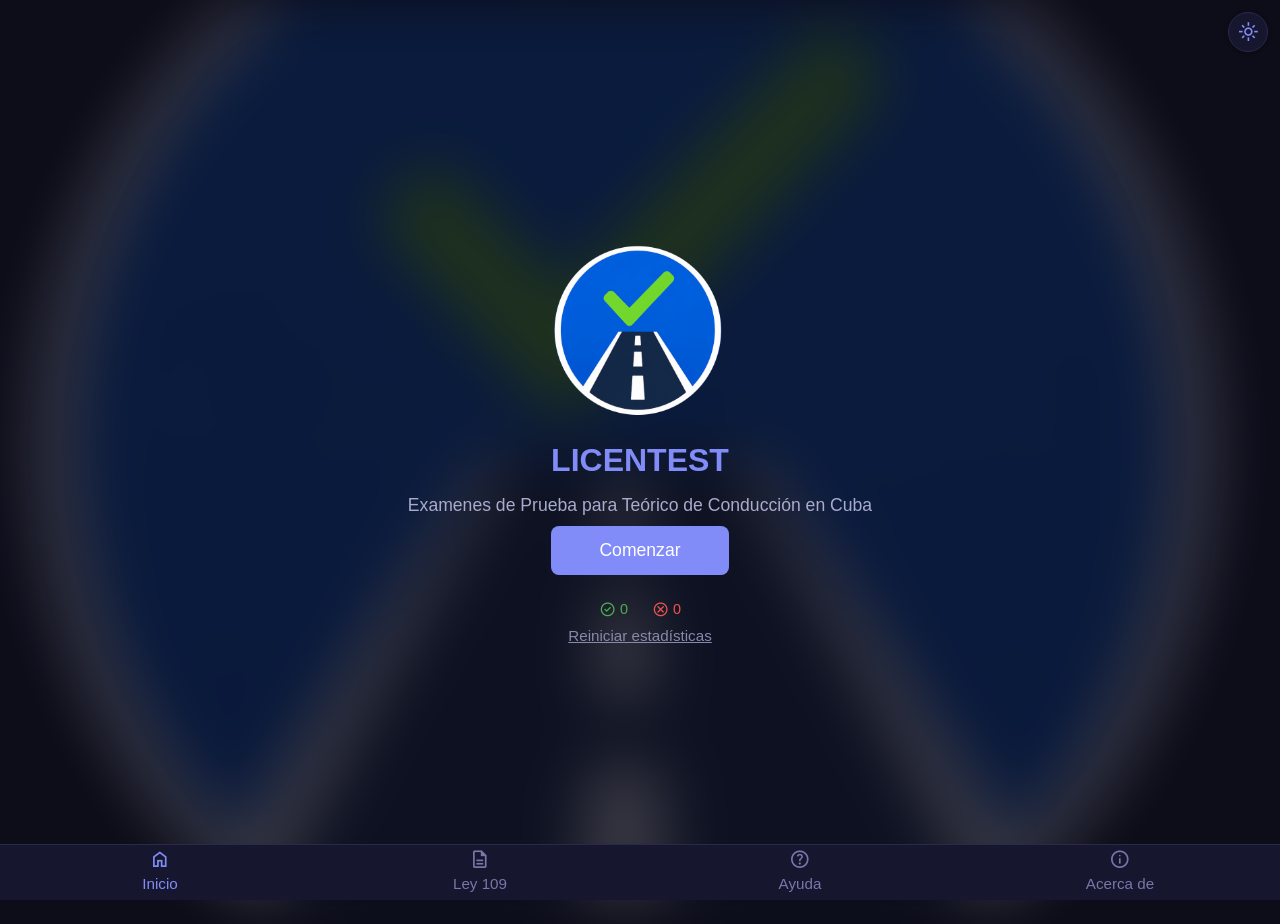
==== index.html @ 387826b6 "para google search" ====
<!DOCTYPE html>
<html lang="es">
<head>
  <meta charset="UTF-8">
  <meta name="viewport" content="width=device-width, initial-scale=1.0">
  <meta name="google-site-verification" content="cf0CyZOC_LQ8NhSDMxRCQ6HP8izYKVsbSvxFKbY1ceE" />
  <title>LICENTEST — Examen Teórico de Conducción · Ley 109 Cuba</title>

  <meta name="description" content="Prepárate para el examen teórico de conducción en Cuba con LICENTEST. 546 preguntas basadas en la Ley 109 · Código de Seguridad Vial. Simulacros aleatorios, retroalimentación detallada y estadísticas.">
  <meta name="keywords" content="licencia de conducción cuba, examen teórico conducción,examenes teóricos conducción, ley 109, código de seguridad vial cuba, test de tránsito cuba, preguntas de tránsito cuba, licentest">
  <meta name="author" content="INTENAVE">
  <meta name="robots" content="index, follow">
  <meta name="language" content="es">

  <!-- Open Graph -->
  <meta property="og:type" content="website">
  <meta property="og:url" content="https://licentest-cuba.vercel.app">
  <meta property="og:title" content="LICENTEST — Examen Teórico de Conducción · Ley 109 Cuba">
  <meta property="og:description" content="546 preguntas basadas en la Ley 109 · Código de Seguridad Vial. Simulacros aleatorios con retroalimentación detallada.">
  <meta property="og:image" content="https://licentest-cuba.vercel.app/licentest.png">

  <!-- Twitter Card -->
  <meta name="twitter:card" content="summary">
  <meta name="twitter:title" content="LICENTEST — Examen Teórico de Conducción · Ley 109 Cuba">
  <meta name="twitter:description" content="546 preguntas basadas en la Ley 109 · Código de Seguridad Vial. Simulacros aleatorios con retroalimentación detallada.">
  <meta name="twitter:image" content="https://licentest-cuba.vercel.app/licentest.png">

  <!-- PWA / iOS -->
  <meta name="theme-color" content="#1a3a6b">
  <meta name="apple-mobile-web-app-capable" content="yes">
  <meta name="apple-mobile-web-app-status-bar-style" content="default">
  <meta name="apple-mobile-web-app-title" content="LICENTEST">

  <link rel="icon" type="image/png" href="licentest.png">
  <link rel="canonical" href="https://licentest-cuba.vercel.app">
  <link href="https://fonts.googleapis.com/css2?family=Material+Symbols+Outlined" rel="stylesheet">
  <link rel="stylesheet" href="style.css">
</head>
<body>
  <div class="container">

    <!-- HOME -->
    <div id="screen-home">
      <div class="hero">
        <img src="licentest.png" alt="LICENTEST" style="width:180px;height:180px;margin-bottom:8px;">
        <h1>LICENTEST</h1>
        <p class="sub">Examenes de Prueba para Teórico de Conducción en Cuba</p>

        <button class="btn" onclick="startExam()">Comenzar</button>
        <div class="stats" id="stats-display">
          <span class="ok"><span class="material-symbols-outlined">check_circle</span> 0</span> <span class="ko"><span class="material-symbols-outlined">cancel</span> 0</span>
        </div>
        <button class="stats-reset" onclick="resetStats()">Reiniciar estadísticas</button>
      </div>
    </div>

    <!-- EXAM -->
    <div id="screen-exam" style="display:none">
      <div class="exam-sticky">
        <div class="exam-header">
          <span class="title">Examen Teórico</span>
          <div class="right">
            <button class="btn-danger" onclick="closeExam()"><span class="material-symbols-outlined">close</span> Cerrar</button>
          </div>
        </div>
        <div class="progress-wrap">
          <div class="progress-bar-bg"><div class="progress-bar" id="progress-bar"></div></div>
          <div class="progress-text" id="progress-text">0/20</div>
        </div>
        <div id="exam-dots"></div>
      </div>
      <div id="exam-content"></div>
      <div class="exam-footer">
        <button class="btn-sm" id="prev-btn" onclick="prevPage()"><span class="material-symbols-outlined">chevron_left</span> Anterior</button>
        <span class="page-info" id="page-info">Página 1/4</span>
        <button class="btn-sm" id="next-btn" onclick="nextPage()">Siguiente <span class="material-symbols-outlined">chevron_right</span></button>
        <button class="btn btn-eval" id="eval-btn" onclick="evaluar()" style="display:none">Evaluar</button>
      </div>
    </div>

    <!-- RESULTS -->
    <div id="screen-results" style="display:none">
      <div class="result-box">
        <div class="label">Resultado</div>
        <div class="score" id="result-score">0/100</div>
        <div id="result-pass" class="pass">APROBADO</div>
        <div class="result-stats" id="result-stats"></div>
        <div class="sub">PARA RETROALIMENTACION</div>
        <div class="sub">Se muestran las respuestas correctas e incorrectas y sin responder</div>
      </div>
      <div id="result-details"></div>
      <div style="text-align:center;padding:24px 0">
        <button class="btn" onclick="newExam()">Nuevo Examen</button>
      </div>
    </div>

    <!-- MODAL HELP -->
    <div id="modal-help" onclick="if(event.target===this)closeHelp()">
      <div class="modal-box">
        <h2 style="font-size:1.3rem;margin-bottom:12px;">¿Cómo funciona?</h2>
        <p style="margin-bottom:12px;">Son preguntas aleatorias de un banco de más de 500 preguntas basadas en la Ley 109.</p>
        <p style="margin-bottom:12px;">Cada examen son 20 preguntas. Cada pregunta vale 5 puntos. Aprobado &ge; 70.</p>
        <p style="margin-bottom:20px;">Buena suerte.</p>
        <button class="btn" onclick="closeHelp()">Cerrar</button>
      </div>
    </div>

    <!-- MODAL CLOSE -->
    <div id="modal-close">
      <div class="modal-box">
        <p>¿Estás seguro?<br>Se perderán tus respuestas y la puntuación actual.</p>
        <div class="btns">
          <button class="btn btn-eval" onclick="confirmClose(true)">Salir</button>
          <button class="btn btn-sm" onclick="confirmClose(false)">Seguir</button>
        </div>
      </div>
    </div>

    <!-- MODAL ABOUT -->
    <div id="modal-about" onclick="if(event.target===this)closeAbout()">
      <div class="modal-box">
        <img src="licentest.png" alt="LICENTEST" style="width:80px;height:80px;margin-bottom:8px;">
        <h2 style="font-size:1.3rem;margin-bottom:4px;">LICENTEST</h2>
        <p style="font-size:0.85rem;color:var(--text-muted);margin-bottom:16px;">Basado en la Ley 109 · Código de Seguridad Vial</p>
        <hr style="border:none;border-top:1px solid var(--border);margin-bottom:16px;">
        <p style="font-weight:700;margin-bottom:4px;">INTENAVE</p>
        <p style="margin-bottom:16px;">
          <a href="mailto:yamir.herblay@gmail.com" style="color:var(--primary);text-decoration:none;">yamir.herblay@gmail.com</a>
        </p>
        <p style="font-size:0.75rem;color:var(--text-muted);margin-bottom:20px;">Versión 1.0</p>
        <button class="btn" onclick="closeAbout()">Cerrar</button>
      </div>
    </div>

  </div>

  <!-- THEME TOGGLE -->
  <button class="theme-toggle" id="theme-btn" onclick="toggleTheme()"><span class="material-symbols-outlined">dark_mode</span></button>

  <!-- TAB BAR -->
  <div id="tab-bar">
    <div class="tab active" data-screen="home" onclick="show('home')">
      <span class="tab-icon"><span class="material-symbols-outlined">home</span></span>
      <span class="tab-label">Inicio</span>
    </div>
    <div class="tab" id="tab-ley" onclick="downloadLey()">
      <span class="tab-icon"><span class="material-symbols-outlined">description</span></span>
      <span class="tab-label">Ley 109</span>
    </div>
    <div class="tab" onclick="openHelp()">
      <span class="tab-icon"><span class="material-symbols-outlined">help</span></span>
      <span class="tab-label">Ayuda</span>
    </div>
    <div class="tab" id="tab-info" onclick="openAbout()">
      <span class="tab-icon"><span class="material-symbols-outlined">info</span></span>
      <span class="tab-label">Acerca de</span>
    </div>
  </div>

  <script src="preguntas.js"></script>
  <script src="preguntas_combo.js"></script>
  <script src="app.js"></script>
</body>
</html>
---- style.css ----
:root {
  --bg: #c9d1da;
  --card: #bbd6fa;
  --text: #1a2332;
  --text-muted: #051a35;
  --text-soft: #4a5568;
  --text-dim: #051a35;
  --primary: #1a3a6b;
  --primary-light: #e2eaf8;
  --primary-hover: #234a8a;
  --primary-text: #1a3a6b;
  --border: #d6dfe8;
  --success: #2e7d32;
  --success-bg: #e8f5e9;
  --danger: #c62828;
  --danger-bg: #ffebee;
  --shadow: rgba(0,0,0,0.06);
  --btn-sm-bg: #d6dfe8;
  --btn-sm-text: #1a2332;
  --btn-sm-hover: #c0ccd9;
  --modal-overlay: rgba(0,0,0,0.35);
  --badge-bg: #e2eaf8;
}

[data-theme="dark"] {
  --bg: #0d0d1a;
  --card: #16162e;
  --text: #e0e0e0;
  --text-muted: #8888aa;
  --text-soft: #aaaacc;
  --text-dim: #7777aa;
  --primary: #818cf8;
  --primary-light: #1e1e4a;
  --primary-hover: #6366f1;
  --primary-text: #a5b4fc;
  --border: #2a2a4a;
  --success: #4caf50;
  --success-bg: #1a3a1a;
  --danger: #ef5350;
  --danger-bg: #3a1a1a;
  --shadow: rgba(0,0,0,0.3);
  --btn-sm-bg: #2a2a4a;
  --btn-sm-text: #ccccee;
  --btn-sm-hover: #3a3a5e;
  --modal-overlay: rgba(0,0,0,0.7);
  --badge-bg: #1e1e4a;
}

* { margin: 0; padding: 0; box-sizing: border-box; }

.material-symbols-outlined {
  vertical-align: middle;
  line-height: 1;
  font-size: 1.2em;
}
body {
  font-family: -apple-system, BlinkMacSystemFont, 'Segoe UI', Roboto, sans-serif;
  background: var(--bg);
  color: var(--text);
  line-height: 1.5;
  min-height: 100vh;
  transition: background .25s, color .25s;
}
body::before {
  content: '';
  position: fixed;
  inset: 0;
  background: url('licentest.png') center/cover no-repeat;
  filter: blur(30px);
  opacity: 0.5;
  z-index: -1;
  pointer-events: none;
}
[data-theme="dark"] body::before {
  opacity: 0.18;
}
.container {
  max-width: 720px;
  margin: 0 auto;
  padding: 60px 20px 20px;
}

/* Tab bar */
#tab-bar {
  position: fixed;
  bottom: 0;
  left: 0;
  right: 0;
  display: flex;
  height: 56px;
  background: var(--card);
  border-top: 1px solid var(--border);
  z-index: 50;
  padding-bottom: env(safe-area-inset-bottom, 0);
  transition: background .25s, border-color .25s;
}
.tab {
  flex: 1;
  display: flex;
  flex-direction: column;
  align-items: center;
  justify-content: center;
  cursor: pointer;
  color: var(--text-dim);
  transition: color .2s;
  user-select: none;
  -webkit-tap-highlight-color: transparent;
}
.tab:hover { color: var(--text); }
.tab.active { color: var(--primary); }
.tab-icon { font-size: 1.25rem; line-height: 1; display: flex; }
.tab-icon .material-symbols-outlined { font-size: 1.35rem; }
.tab-label { font-size: 0.95rem; margin-top: 2px; }
#tab-bar.hidden { display: none; }

/* Space for tab-bar on home / results */
#screen-home, #screen-results {
  padding-bottom: calc(56px + env(safe-area-inset-bottom, 0) + 20px);
}

/* Modals */
#modal-about, #modal-close, #modal-help {
  display: none;
  position: fixed;
  inset: 0;
  background: var(--modal-overlay);
  align-items: center;
  justify-content: center;
  z-index: 200;
}
#modal-about.visible, #modal-close.visible, #modal-help.visible { display: flex; }
#modal-about .modal-box h2 { margin-bottom: 4px; }

/* Home */
#screen-home {
  display: flex;
  flex-direction: column;
  justify-content: center;
  min-height: calc(100vh - 56px - env(safe-area-inset-bottom, 0));
}
.hero { text-align: center; padding: 20px; }
.hero h1 { font-size: 2rem; color: var(--primary); margin-bottom: 8px; }
.hero .sub { font-size: 1.1rem; color: var(--text-soft); margin-bottom: 8px; }
.hero .desc { font-size: 1rem; color: var(--text-muted); margin-bottom: 28px; }
.hero .badge {
  display: inline-block;
  background: var(--badge-bg);
  color: var(--primary-text);
  padding: 4px 14px;
  border-radius: 20px;
  font-size: 0.8rem;
  margin-bottom: 16px;
}
.btn {
  display: inline-block;
  background: var(--primary);
  color: #fff;
  border: none;
  padding: 14px 48px;
  border-radius: 8px;
  font-size: 1.1rem;
  cursor: pointer;
  transition: background .2s;
}
.btn:hover { background: var(--primary-hover); }
.btn-sm {
  padding: 8px 20px;
  font-size: 0.9rem;
  background: var(--btn-sm-bg);
  color: var(--btn-sm-text);
  border: none;
  border-radius: 8px;
  cursor: pointer;
  transition: background .15s;
}
.btn-sm:hover { background: var(--btn-sm-hover); }
.btn-eval {
  background: var(--success);
}
.btn-eval:hover { background: #388e3c; }
.btn-danger {
  background: transparent;
  color: var(--danger);
  border: 1px solid var(--danger);
  padding: 6px 16px;
  margin: 10px;
  border-radius: 6px;
  font-size: 0.85rem;
  cursor: pointer;
}
.btn-danger:hover { background: var(--danger-bg); }

/* Toggle theme */
#theme-btn {
  position: fixed;
  top: 12px;
  right: 12px;
  z-index: 60;
  background: var(--card);
  border: 1px solid var(--border);
  border-radius: 50%;
  width: 40px;
  height: 40px;
  display: flex;
  align-items: center;
  justify-content: center;
  cursor: pointer;
  font-size: 1.1rem;
  box-shadow: 0 1px 4px var(--shadow);
  transition: background .25s, box-shadow .25s;
}
#theme-btn:hover { background: var(--badge-bg); }
#theme-btn .material-symbols-outlined {
  color: var(--primary);
  font-size: 1.3rem;
}

/* Stats */
.stats {
  display: flex;
  justify-content: center;
  gap: 24px;
  margin-top: 24px;
  font-size: 0.9rem;
  color: var(--text-soft);
}
.stats span { display: inline-flex; align-items: center; gap: 4px; }
.stats .ok { color: var(--success); }
.stats .ko { color: var(--danger); }
.stats-reset {
  background: none;
  border: none;
  color: var(--text-muted);
  font-size: 0.95rem;
  cursor: pointer;
  text-decoration: underline;
  margin-top: 6px;
}
.stats-reset:hover { color: var(--danger); }

/* Exam header */
.exam-header {
  display: flex;
  align-items: center;
  justify-content: space-between;
  padding: 16px 0;
  border-bottom: 1px solid var(--border);
  margin-bottom: 16px;
}
.exam-header .title {
  font-size: 0.95rem;
  color: var(--text-soft);
  margin: 10px;
}
.exam-header .right {
  display: flex;
  align-items: center;
  gap: 10px;
}

/* Progress */
.progress-wrap { margin: 24px; }
.progress-bar-bg {
  height: 6px;
  background: var(--border);
  border-radius: 3px;
  overflow: hidden;
}
.progress-bar {
  height: 100%;
  background: var(--primary);
  border-radius: 3px;
  transition: width .3s;
  width: 0%;
}
.progress-text {
  font-size: 0.8rem;
  color: var(--text-muted);
  margin: 10px;
}

/* Sticky exam header */
.exam-sticky {
  position: sticky;
  top: 0;
  z-index: 10;
  background: var(--bg);
  padding: 12px 0 4px;
  transition: background .25s;
}

/* Progress dots */
#exam-dots {
  display: flex;
  gap: 5px;
  justify-content: center;
  padding: 6px 0 12px;
  flex-wrap: wrap;
}
.dot {
  width: 24px;
  height: 24px;
  border-radius: 50%;
  background: var(--border);
  color: yellowgreen;
  font-size: 0.8rem;
  font-weight: 700;
  display: flex;
  align-items: center;
  justify-content: center;
  transition: background .25s, color .25s;
}
.dot.done {
  background: var(--primary);
  color: #fff;
}

/* Questions */
.question {
  background: var(--card);
  border-radius: 10px;
  padding: 20px;
  margin-bottom: 16px;
  box-shadow: 0 1px 3px var(--shadow);
  transition: background .25s, box-shadow .25s;
}
.q-num {
  font-weight: 600;
  font-size: 1rem;
  margin-bottom: 16px;
  color: var(--text);
}
.option {
  display: block;
  padding: 14px 16px;
  margin-bottom: 8px;
  border-radius: 8px;
  cursor: pointer;
  transition: background .15s;
  border: 1px solid var(--border);
}
.option:hover { background: var(--badge-bg); }
.option.selected {
  background: var(--primary-light);
  border-color: var(--primary);
}
.option input {
  position: absolute;
  opacity: 0;
  pointer-events: none;
}
.opt-letter {
  font-weight: 600;
  color: var(--primary);
  margin-right: 6px;
}

/* Exam footer */
.exam-footer {
  display: flex;
  align-items: center;
  justify-content: space-between;
  padding: 20px 0;
  border-top: 1px solid var(--border);
  margin-top: 8px;
}
.exam-footer .page-info {
  font-size: 0.9rem;
  color: var(--text-dim);
}

/* Results */
.result-box { text-align: center; padding: 40px 20px; }
.result-box .score { font-size: 3rem; font-weight: 700; margin-bottom: 4px; }
.result-box .pass { color: var(--success); }
.result-box .fail { color: var(--danger); }
.result-box .label { font-size: 1.2rem; font-weight: 600; margin-bottom: 8px; }
.result-box .sub { font-size: 0.9rem; color: var(--text-muted); margin-bottom: 8px; }
.result-stats {
  font-size: 0.9rem;
  color: var(--text-soft);
  margin-bottom: 24px;
  display: flex;
  justify-content: center;
  gap: 20px;
}
.result-stats .ok { color: var(--success); }
.result-stats .ko { color: var(--danger); }

.result-row {
  background: var(--card);
  border-radius: 8px;
  padding: 14px 16px;
  margin-bottom: 10px;
  border-left: 4px solid var(--border);
  box-shadow: 0 1px 2px var(--shadow);
  transition: background .25s, box-shadow .25s;
}
.result-row.ok {
  border-left-color: var(--success);
  background: rgba(40, 167, 69, 0.05);
}
.result-row.err { border-left-color: var(--danger); }
.result-row.none { border-left-color: var(--text-muted); }
.r-h { font-weight: 600; font-size: 0.95rem; margin-bottom: 6px; }
.r-num { color: var(--text-muted); margin-right: 4px; }
.r-label { font-size: 0.85rem; color: var(--text-muted); }
.r-correct, .r-your { font-size: 0.9rem; margin-top: 2px; }

.modal-box {
  background: var(--card);
  border-radius: 12px;
  padding: 28px 32px;
  max-width: 380px;
  text-align: center;
}
.modal-box p { margin-bottom: 20px; font-size: 1rem; }
.modal-box .btns { display: flex; gap: 12px; justify-content: center; }
.modal-box .btns .btn { padding: 10px 28px; font-size: 0.95rem; }

.hidden { display: none !important; }
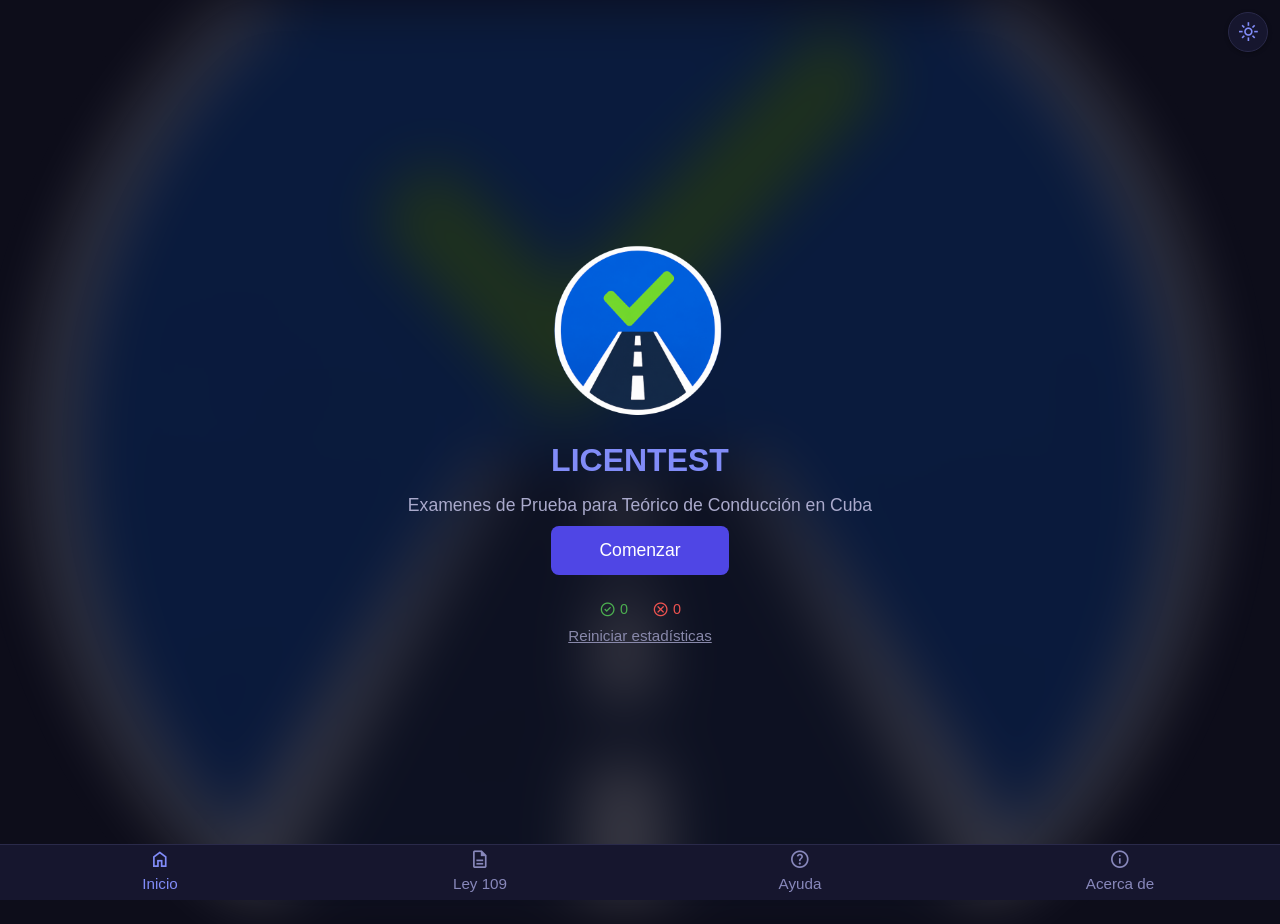
==== commit f17fc5dd: "pwa configuration" ====
--- a/index.html
+++ b/index.html
@@ -33,6 +33,7 @@
 
   <link rel="icon" type="image/png" href="licentest.png">
   <link rel="canonical" href="https://licentest-cuba.vercel.app">
+  <link rel="manifest" href="manifest.json">
   <link href="https://fonts.googleapis.com/css2?family=Material+Symbols+Outlined" rel="stylesheet">
   <link rel="stylesheet" href="style.css">
 </head>
@@ -51,6 +52,9 @@
           <span class="ok"><span class="material-symbols-outlined">check_circle</span> 0</span> <span class="ko"><span class="material-symbols-outlined">cancel</span> 0</span>
         </div>
         <button class="stats-reset" onclick="resetStats()">Reiniciar estadísticas</button>
+        <button class="install-btn hidden" id="install-btn" onclick="installApp()">
+          <span class="material-symbols-outlined">download</span> Usar sin internet
+        </button>
       </div>
     </div>
 
@@ -102,6 +106,18 @@
         <p style="margin-bottom:12px;">Cada examen son 20 preguntas. Cada pregunta vale 5 puntos. Aprobado &ge; 70.</p>
         <p style="margin-bottom:20px;">Buena suerte.</p>
         <button class="btn" onclick="closeHelp()">Cerrar</button>
+      </div>
+    </div>
+
+    <!-- MODAL INSTALL iOS -->
+    <div id="modal-install" onclick="if(event.target===this)closeInstallModal()">
+      <div class="modal-box">
+        <h2 style="font-size:1.3rem;margin-bottom:12px;">Usar sin internet</h2>
+        <p style="margin-bottom:8px;">Para guardar LICENTEST en tu dispositivo y usarlo sin conexión:</p>
+        <p style="margin-bottom:6px;text-align:left;">1. Toca Compartir <span class="material-symbols-outlined" style="font-size:1.2rem;">ios_share</span></p>
+        <p style="margin-bottom:6px;text-align:left;">2. Desplázate y toca <strong>Agregar a Pantalla de Inicio</strong></p>
+        <p style="margin-bottom:20px;text-align:left;">3. Confirma</p>
+        <button class="btn" onclick="closeInstallModal()">Entendido</button>
       </div>
     </div>
 
--- a/style.css
+++ b/style.css
@@ -28,7 +28,7 @@
   --text: #e0e0e0;
   --text-muted: #8888aa;
   --text-soft: #aaaacc;
-  --text-dim: #7777aa;
+  --text-dim: #8888bb;
   --primary: #818cf8;
   --primary-light: #1e1e4a;
   --primary-hover: #6366f1;
@@ -119,7 +119,7 @@
 }
 
 /* Modals */
-#modal-about, #modal-close, #modal-help {
+#modal-about, #modal-close, #modal-help, #modal-install {
   display: none;
   position: fixed;
   inset: 0;
@@ -128,7 +128,7 @@
   justify-content: center;
   z-index: 200;
 }
-#modal-about.visible, #modal-close.visible, #modal-help.visible { display: flex; }
+#modal-about.visible, #modal-close.visible, #modal-help.visible, #modal-install.visible { display: flex; }
 #modal-about .modal-box h2 { margin-bottom: 4px; }
 
 /* Home */
@@ -163,6 +163,8 @@
   transition: background .2s;
 }
 .btn:hover { background: var(--primary-hover); }
+[data-theme="dark"] .btn { background: #4f46e5; }
+[data-theme="dark"] .btn:hover { background: #4338ca; }
 .btn-sm {
   padding: 8px 20px;
   font-size: 0.9rem;
@@ -238,6 +240,22 @@
 }
 .stats-reset:hover { color: var(--danger); }
 
+.install-btn {
+  display: inline-flex;
+  align-items: center;
+  gap: 6px;
+  margin-top: 16px;
+  padding: 10px 24px;
+  border-radius: 8px;
+  border: 1px solid var(--primary);
+  background: transparent;
+  color: var(--primary);
+  font-size: 0.95rem;
+  cursor: pointer;
+  transition: background .2s;
+}
+.install-btn:hover { background: var(--primary-light); }
+
 /* Exam header */
 .exam-header {
   display: flex;
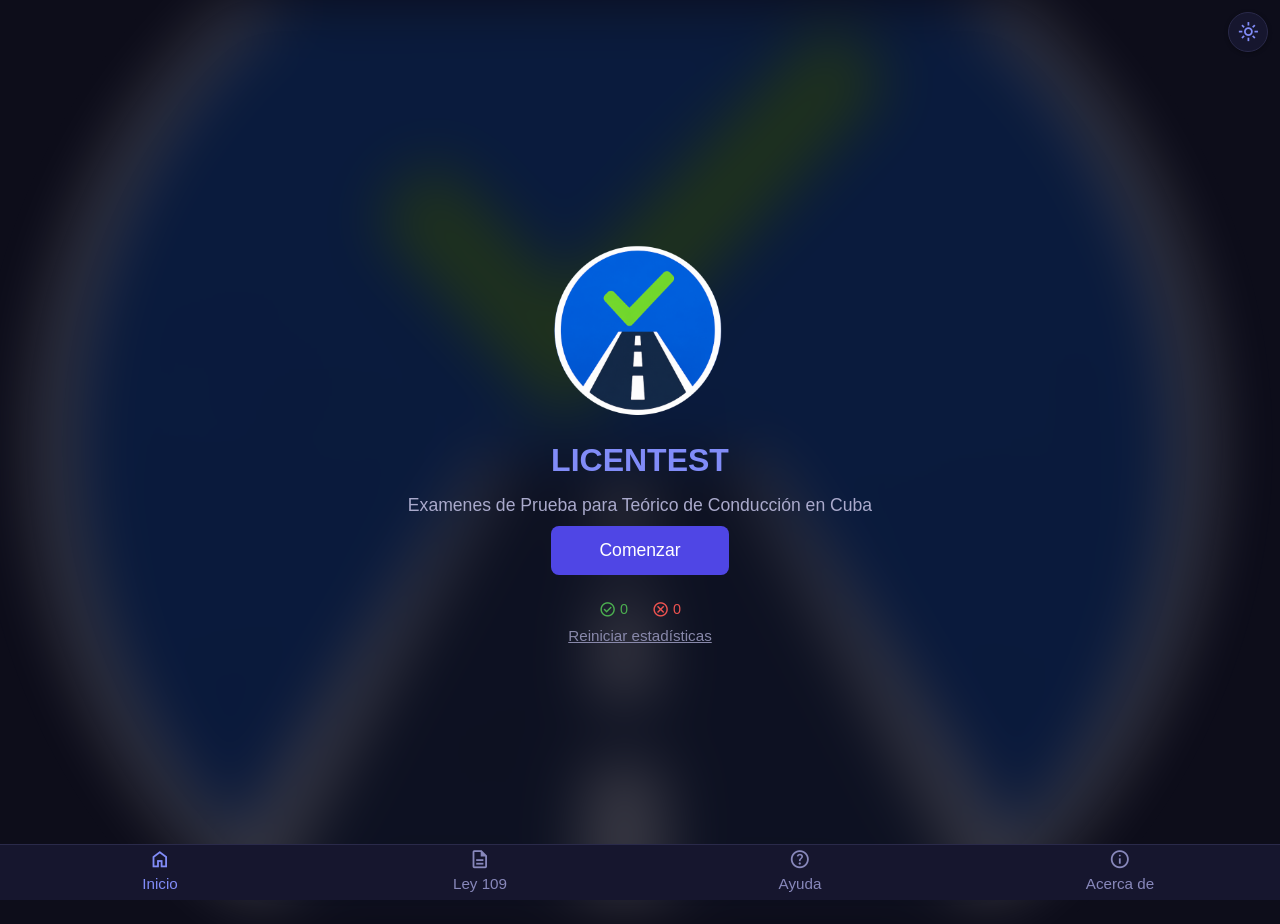
==== commit f7765f9e: "New Question" ====
--- a/index.html
+++ b/index.html
@@ -34,7 +34,7 @@
   <link rel="icon" type="image/png" href="licentest.png">
   <link rel="canonical" href="https://licentest-cuba.vercel.app">
   <link rel="manifest" href="manifest.json">
-  <link href="https://fonts.googleapis.com/css2?family=Material+Symbols+Outlined" rel="stylesheet">
+  <link rel="stylesheet" href="style.css">
   <link rel="stylesheet" href="style.css">
 </head>
 <body>
--- a/style.css
+++ b/style.css
@@ -1,3 +1,27 @@
+@font-face {
+  font-family: 'Material Symbols Outlined';
+  font-style: normal;
+  font-weight: 400;
+  src: url('material-symbols.woff2') format('woff2');
+  font-display: block;
+}
+.material-symbols-outlined {
+  font-family: 'Material Symbols Outlined';
+  font-weight: normal;
+  font-style: normal;
+  line-height: 1;
+  letter-spacing: normal;
+  text-transform: none;
+  vertical-align: middle;
+  display: inline-block;
+  white-space: nowrap;
+  word-wrap: normal;
+  direction: ltr;
+  -webkit-font-feature-settings: 'liga';
+  -webkit-font-smoothing: antialiased;
+  font-size: 1.2em;
+}
+
 :root {
   --bg: #c9d1da;
   --card: #bbd6fa;
@@ -48,11 +72,6 @@
 
 * { margin: 0; padding: 0; box-sizing: border-box; }
 
-.material-symbols-outlined {
-  vertical-align: middle;
-  line-height: 1;
-  font-size: 1.2em;
-}
 body {
   font-family: -apple-system, BlinkMacSystemFont, 'Segoe UI', Roboto, sans-serif;
   background: var(--bg);
--- a/style.css
+++ b/style.css
@@ -1,3 +1,27 @@
+@font-face {
+  font-family: 'Material Symbols Outlined';
+  font-style: normal;
+  font-weight: 400;
+  src: url('material-symbols.woff2') format('woff2');
+  font-display: block;
+}
+.material-symbols-outlined {
+  font-family: 'Material Symbols Outlined';
+  font-weight: normal;
+  font-style: normal;
+  line-height: 1;
+  letter-spacing: normal;
+  text-transform: none;
+  vertical-align: middle;
+  display: inline-block;
+  white-space: nowrap;
+  word-wrap: normal;
+  direction: ltr;
+  -webkit-font-feature-settings: 'liga';
+  -webkit-font-smoothing: antialiased;
+  font-size: 1.2em;
+}
+
 :root {
   --bg: #c9d1da;
   --card: #bbd6fa;
@@ -48,11 +72,6 @@
 
 * { margin: 0; padding: 0; box-sizing: border-box; }
 
-.material-symbols-outlined {
-  vertical-align: middle;
-  line-height: 1;
-  font-size: 1.2em;
-}
 body {
   font-family: -apple-system, BlinkMacSystemFont, 'Segoe UI', Roboto, sans-serif;
   background: var(--bg);
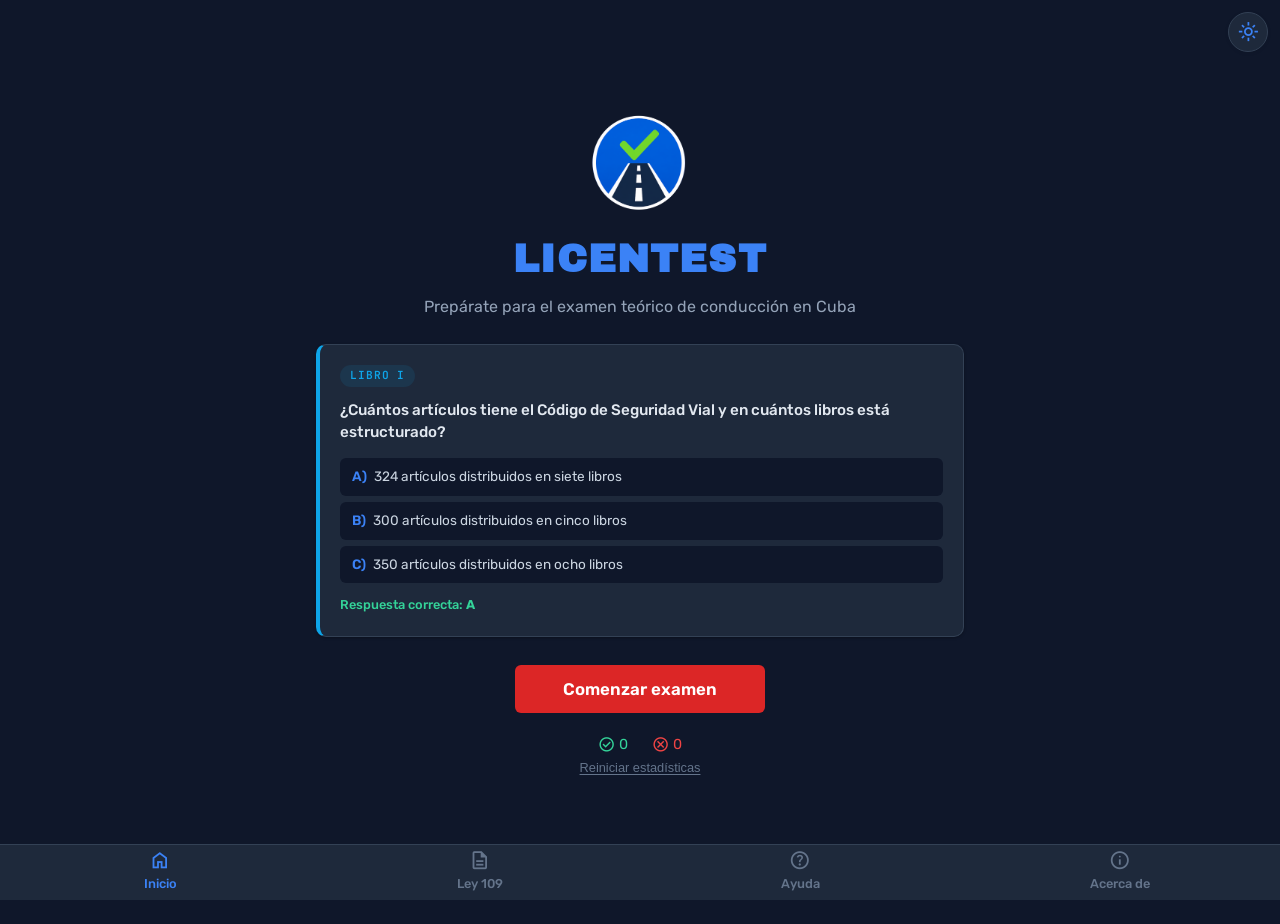
==== commit 67d61fd4: "Skills frontend design make change." ====
--- a/index.html
+++ b/index.html
@@ -26,7 +26,7 @@
   <meta name="twitter:image" content="https://licentest-cuba.vercel.app/licentest.png">
 
   <!-- PWA / iOS -->
-  <meta name="theme-color" content="#1a3a6b">
+  <meta name="theme-color" content="#0b1d3a">
   <meta name="apple-mobile-web-app-capable" content="yes">
   <meta name="apple-mobile-web-app-status-bar-style" content="default">
   <meta name="apple-mobile-web-app-title" content="LICENTEST">
@@ -34,7 +34,9 @@
   <link rel="icon" type="image/png" href="licentest.png">
   <link rel="canonical" href="https://licentest-cuba.vercel.app">
   <link rel="manifest" href="manifest.json">
-  <link rel="stylesheet" href="style.css">
+  <link rel="preconnect" href="https://fonts.googleapis.com">
+  <link rel="preconnect" href="https://fonts.gstatic.com" crossorigin>
+  <link href="https://fonts.googleapis.com/css2?family=Archivo+Black&family=Rubik:wght@300..900&family=JetBrains+Mono:wght@400..700&display=swap" rel="stylesheet">
   <link rel="stylesheet" href="style.css">
 </head>
 <body>
@@ -43,15 +45,32 @@
     <!-- HOME -->
     <div id="screen-home">
       <div class="hero">
-        <img src="licentest.png" alt="LICENTEST" style="width:180px;height:180px;margin-bottom:8px;">
+        <img src="licentest.png" alt="LICENTEST" class="hero-logo" width="100" height="100">
         <h1>LICENTEST</h1>
-        <p class="sub">Examenes de Prueba para Teórico de Conducción en Cuba</p>
+        <p class="hero-sub">Prepárate para el examen teórico de conducción en Cuba</p>
 
-        <button class="btn" onclick="startExam()">Comenzar</button>
-        <div class="stats" id="stats-display">
-          <span class="ok"><span class="material-symbols-outlined">check_circle</span> 0</span> <span class="ko"><span class="material-symbols-outlined">cancel</span> 0</span>
+        <div class="preview-card">
+          <div class="preview-head">
+            <span class="book-badge">Libro I</span>
+          </div>
+          <p class="preview-text">¿Cuántos artículos tiene el Código de Seguridad Vial y en cuántos libros está estructurado?</p>
+          <div class="preview-options">
+            <div class="preview-opt"><span class="opt-letter">A)</span> 324 artículos distribuidos en siete libros</div>
+            <div class="preview-opt"><span class="opt-letter">B)</span> 300 artículos distribuidos en cinco libros</div>
+            <div class="preview-opt"><span class="opt-letter">C)</span> 350 artículos distribuidos en ocho libros</div>
+          </div>
+          <div class="preview-correct">Respuesta correcta: <strong>A</strong></div>
         </div>
-        <button class="stats-reset" onclick="resetStats()">Reiniciar estadísticas</button>
+
+        <button class="btn btn-start" onclick="startExam()">Comenzar examen</button>
+
+        <div class="stats-wrap">
+          <div class="stats" id="stats-display">
+            <span class="ok"><span class="material-symbols-outlined">check_circle</span> 0</span> <span class="ko"><span class="material-symbols-outlined">cancel</span> 0</span>
+          </div>
+          <button class="stats-reset" onclick="resetStats()">Reiniciar estadísticas</button>
+        </div>
+
         <button class="install-btn hidden" id="install-btn" onclick="installApp()">
           <span class="material-symbols-outlined">download</span> Usar sin internet
         </button>
@@ -89,8 +108,8 @@
         <div class="score" id="result-score">0/100</div>
         <div id="result-pass" class="pass">APROBADO</div>
         <div class="result-stats" id="result-stats"></div>
-        <div class="sub">PARA RETROALIMENTACION</div>
-        <div class="sub">Se muestran las respuestas correctas e incorrectas y sin responder</div>
+        <div class="sub">Revisa tus respuestas</div>
+        <div class="sub">Cada pregunta muestra la opción correcta y la que elegiste</div>
       </div>
       <div id="result-details"></div>
       <div style="text-align:center;padding:24px 0">
@@ -101,10 +120,10 @@
     <!-- MODAL HELP -->
     <div id="modal-help" onclick="if(event.target===this)closeHelp()">
       <div class="modal-box">
-        <h2 style="font-size:1.3rem;margin-bottom:12px;">¿Cómo funciona?</h2>
-        <p style="margin-bottom:12px;">Son preguntas aleatorias de un banco de más de 500 preguntas basadas en la Ley 109.</p>
-        <p style="margin-bottom:12px;">Cada examen son 20 preguntas. Cada pregunta vale 5 puntos. Aprobado &ge; 70.</p>
-        <p style="margin-bottom:20px;">Buena suerte.</p>
+        <h2>¿Cómo funciona?</h2>
+        <p>El banco tiene 546 preguntas basadas en los 7 libros de la Ley 109. Cada examen genera 20 preguntas al azar.</p>
+        <p>Cada pregunta vale 5 puntos. Para aprobar necesitas 70.</p>
+        <p>Ve a tu ritmo. No hay límite de tiempo.</p>
         <button class="btn" onclick="closeHelp()">Cerrar</button>
       </div>
     </div>
--- a/style.css
+++ b/style.css
@@ -23,80 +23,125 @@
 }
 
 :root {
-  --bg: #c9d1da;
-  --card: #bbd6fa;
-  --text: #1a2332;
-  --text-muted: #051a35;
-  --text-soft: #4a5568;
-  --text-dim: #051a35;
-  --primary: #1a3a6b;
-  --primary-light: #e2eaf8;
-  --primary-hover: #234a8a;
-  --primary-text: #1a3a6b;
-  --border: #d6dfe8;
-  --success: #2e7d32;
-  --success-bg: #e8f5e9;
-  --danger: #c62828;
-  --danger-bg: #ffebee;
-  --shadow: rgba(0,0,0,0.06);
-  --btn-sm-bg: #d6dfe8;
-  --btn-sm-text: #1a2332;
-  --btn-sm-hover: #c0ccd9;
-  --modal-overlay: rgba(0,0,0,0.35);
-  --badge-bg: #e2eaf8;
+  --navy: #0b1d3a;
+  --red: #dc2626;
+  --accent: #dc2626;
+  --amber: #f59e0b;
+  --concrete: #f1f5f9;
+  --slate: #1e293b;
+  --green: #059669;
+  --sky: #0ea5e9;
+  --emerald: #10b981;
+  --violet: #8b5cf6;
+  --rose: #f43f5e;
+  --cyan: #06b6d4;
+  --lime: #65a30d;
+
+  --bg: #f1f5f9;
+  --card: #ffffff;
+  --card-hover: #f8fafc;
+  --text: #1e293b;
+  --text-muted: #64748b;
+  --text-soft: #475569;
+  --text-dim: #94a3b8;
+  --primary: #0b1d3a;
+  --primary-hover: #14305c;
+  --primary-light: #e2e8f0;
+  --border: #e2e8f0;
+  --success: #059669;
+  --success-bg: #ecfdf5;
+  --danger: #dc2626;
+  --danger-bg: #fef2f2;
+  --shadow: 0 1px 3px rgba(0,0,0,0.08);
+  --shadow-lg: 0 4px 12px rgba(0,0,0,0.1);
+  --btn-bg: var(--accent);
+  --btn-hover: #b91c1c;
+  --btn-eval-bg: var(--success);
+  --btn-eval-hover: #047857;
+  --btn-sm-bg: #e2e8f0;
+  --btn-sm-text: #1e293b;
+  --btn-sm-hover: #cbd5e1;
+  --modal-overlay: rgba(0,0,0,0.4);
+  --badge-bg: #e2e8f0;
+  --road-bg: #cbd5e1;
+  --road-fill: #94a3b8;
+  --radius: 10px;
+  --radius-sm: 6px;
 }
 
 [data-theme="dark"] {
-  --bg: #0d0d1a;
-  --card: #16162e;
-  --text: #e0e0e0;
-  --text-muted: #8888aa;
-  --text-soft: #aaaacc;
-  --text-dim: #8888bb;
-  --primary: #818cf8;
-  --primary-light: #1e1e4a;
-  --primary-hover: #6366f1;
-  --primary-text: #a5b4fc;
-  --border: #2a2a4a;
-  --success: #4caf50;
-  --success-bg: #1a3a1a;
-  --danger: #ef5350;
-  --danger-bg: #3a1a1a;
-  --shadow: rgba(0,0,0,0.3);
-  --btn-sm-bg: #2a2a4a;
-  --btn-sm-text: #ccccee;
-  --btn-sm-hover: #3a3a5e;
+  --bg: #0f172a;
+  --card: #1e293b;
+  --card-hover: #253248;
+  --text: #e2e8f0;
+  --text-muted: #94a3b8;
+  --text-soft: #cbd5e1;
+  --text-dim: #64748b;
+  --primary: #3b82f6;
+  --primary-hover: #2563eb;
+  --primary-light: #1e293b;
+  --border: #334155;
+  --success: #34d399;
+  --success-bg: #0a2a1a;
+  --danger: #ef4444;
+  --danger-bg: #2a0a0a;
+  --shadow: 0 1px 3px rgba(0,0,0,0.3);
+  --shadow-lg: 0 4px 12px rgba(0,0,0,0.4);
+  --btn-hover: #991b1b;
+  --btn-eval-hover: #059669;
+  --btn-sm-bg: #334155;
+  --btn-sm-text: #e2e8f0;
+  --btn-sm-hover: #475569;
   --modal-overlay: rgba(0,0,0,0.7);
-  --badge-bg: #1e1e4a;
-}
-
+  --badge-bg: #253248;
+  --road-bg: #334155;
+  --road-fill: #475569;
+}
+
+[data-book="I"] { --book-color: var(--sky); }
+[data-book="II"] { --book-color: var(--amber); }
+[data-book="III"] { --book-color: var(--emerald); }
+[data-book="IV"] { --book-color: var(--violet); }
+[data-book="V"] { --book-color: var(--rose); }
+[data-book="VI"] { --book-color: var(--cyan); }
+[data-book="VII"] { --book-color: var(--lime); }
+
+.question[data-book] { border-left-color: var(--book-color); }
 * { margin: 0; padding: 0; box-sizing: border-box; }
 
 body {
-  font-family: -apple-system, BlinkMacSystemFont, 'Segoe UI', Roboto, sans-serif;
+  font-family: 'Rubik', -apple-system, BlinkMacSystemFont, sans-serif;
   background: var(--bg);
   color: var(--text);
-  line-height: 1.5;
+  line-height: 1.6;
   min-height: 100vh;
-  transition: background .25s, color .25s;
-}
-body::before {
-  content: '';
-  position: fixed;
-  inset: 0;
-  background: url('licentest.png') center/cover no-repeat;
-  filter: blur(30px);
-  opacity: 0.5;
-  z-index: -1;
-  pointer-events: none;
-}
-[data-theme="dark"] body::before {
-  opacity: 0.18;
-}
+  -webkit-font-smoothing: antialiased;
+  transition: background 0.25s, color 0.25s;
+}
+
 .container {
   max-width: 720px;
   margin: 0 auto;
   padding: 60px 20px 20px;
+}
+
+/* Entrance animations */
+@keyframes fadeUp {
+  from { opacity: 0; transform: translateY(16px); }
+  to { opacity: 1; transform: translateY(0); }
+}
+@keyframes fadeIn {
+  from { opacity: 0; }
+  to { opacity: 1; }
+}
+@media (prefers-reduced-motion: no-preference) {
+  .hero-logo { opacity: 0; animation: fadeUp 0.5s ease both; animation-delay: 0.05s; }
+  .hero h1 { opacity: 0; animation: fadeUp 0.5s ease both; animation-delay: 0.15s; }
+  .hero-sub { opacity: 0; animation: fadeUp 0.5s ease both; animation-delay: 0.25s; }
+  .preview-card { opacity: 0; animation: fadeUp 0.5s ease both; animation-delay: 0.35s; }
+  .hero .btn-start { opacity: 0; animation: fadeUp 0.4s ease both; animation-delay: 0.5s; }
+  .stats-wrap { opacity: 0; animation: fadeUp 0.4s ease both; animation-delay: 0.6s; }
+  .install-btn { opacity: 0; animation: fadeUp 0.4s ease both; animation-delay: 0.7s; }
 }
 
 /* Tab bar */
@@ -111,7 +156,6 @@
   border-top: 1px solid var(--border);
   z-index: 50;
   padding-bottom: env(safe-area-inset-bottom, 0);
-  transition: background .25s, border-color .25s;
 }
 .tab {
   flex: 1;
@@ -121,18 +165,17 @@
   justify-content: center;
   cursor: pointer;
   color: var(--text-dim);
-  transition: color .2s;
+  transition: color 0.2s;
   user-select: none;
   -webkit-tap-highlight-color: transparent;
 }
-.tab:hover { color: var(--text); }
+.tab:hover { color: var(--text-soft); }
 .tab.active { color: var(--primary); }
 .tab-icon { font-size: 1.25rem; line-height: 1; display: flex; }
 .tab-icon .material-symbols-outlined { font-size: 1.35rem; }
-.tab-label { font-size: 0.95rem; margin-top: 2px; }
+.tab-label { font-size: 0.8rem; margin-top: 2px; font-weight: 500; }
 #tab-bar.hidden { display: none; }
 
-/* Space for tab-bar on home / results */
 #screen-home, #screen-results {
   padding-bottom: calc(56px + env(safe-area-inset-bottom, 0) + 20px);
 }
@@ -148,7 +191,20 @@
   z-index: 200;
 }
 #modal-about.visible, #modal-close.visible, #modal-help.visible, #modal-install.visible { display: flex; }
-#modal-about .modal-box h2 { margin-bottom: 4px; }
+
+.modal-box {
+  background: var(--card);
+  border-radius: 14px;
+  padding: 28px 32px;
+  max-width: 380px;
+  text-align: center;
+  box-shadow: var(--shadow-lg);
+}
+.modal-box p { margin-bottom: 16px; font-size: 0.95rem; line-height: 1.6; color: var(--text-soft); }
+.modal-box h2 { font-size: 1.25rem; margin-bottom: 12px; font-family: 'Archivo Black', sans-serif; letter-spacing: 0.02em; }
+.modal-box hr { border: none; border-top: 1px solid var(--border); margin-bottom: 16px; }
+.modal-box .btns { display: flex; gap: 12px; justify-content: center; }
+.modal-box .btns .btn { padding: 10px 28px; font-size: 0.9rem; }
 
 /* Home */
 #screen-home {
@@ -157,61 +213,141 @@
   justify-content: center;
   min-height: calc(100vh - 56px - env(safe-area-inset-bottom, 0));
 }
-.hero { text-align: center; padding: 20px; }
-.hero h1 { font-size: 2rem; color: var(--primary); margin-bottom: 8px; }
-.hero .sub { font-size: 1.1rem; color: var(--text-soft); margin-bottom: 8px; }
-.hero .desc { font-size: 1rem; color: var(--text-muted); margin-bottom: 28px; }
-.hero .badge {
+
+.hero { text-align: center; padding: 12px 16px; }
+
+.hero-logo {
+  width: 100px;
+  height: 100px;
+  margin-bottom: 8px;
+}
+
+.hero h1 {
+  font-family: 'Archivo Black', sans-serif;
+  font-size: 2.4rem;
+  letter-spacing: 0.03em;
+  color: var(--primary);
+  margin-bottom: 4px;
+  text-transform: uppercase;
+}
+
+.hero-sub {
+  font-size: 1rem;
+  color: var(--text-muted);
+  margin-bottom: 24px;
+  font-weight: 400;
+}
+
+/* Preview card */
+.preview-card {
+  text-align: left;
+  background: var(--card);
+  border-radius: var(--radius);
+  border: 1px solid var(--border);
+  border-left: 4px solid var(--sky);
+  padding: 20px;
+  margin-bottom: 28px;
+  box-shadow: var(--shadow);
+}
+.preview-head {
+  display: flex;
+  align-items: center;
+  justify-content: space-between;
+  margin-bottom: 12px;
+}
+.book-badge {
   display: inline-block;
-  background: var(--badge-bg);
-  color: var(--primary-text);
-  padding: 4px 14px;
+  font-size: 0.7rem;
+  font-weight: 600;
+  text-transform: uppercase;
+  letter-spacing: 0.08em;
+  color: var(--sky);
+  padding: 2px 10px;
   border-radius: 20px;
+  background: rgba(14, 165, 233, 0.1);
+  font-family: 'JetBrains Mono', monospace;
+}
+.preview-text {
+  font-size: 0.95rem;
+  font-weight: 500;
+  line-height: 1.5;
+  margin-bottom: 14px;
+  color: var(--text);
+}
+.preview-options {
+  display: flex;
+  flex-direction: column;
+  gap: 6px;
+  margin-bottom: 12px;
+}
+.preview-opt {
+  font-size: 0.85rem;
+  padding: 8px 12px;
+  border-radius: var(--radius-sm);
+  background: var(--bg);
+  color: var(--text-soft);
+}
+.preview-opt .opt-letter {
+  font-weight: 600;
+  color: var(--primary);
+  margin-right: 4px;
+}
+.preview-correct {
   font-size: 0.8rem;
-  margin-bottom: 16px;
-}
+  color: var(--success);
+  font-weight: 500;
+}
+
+/* Buttons */
 .btn {
-  display: inline-block;
-  background: var(--primary);
+  background: var(--btn-bg);
   color: #fff;
   border: none;
   padding: 14px 48px;
-  border-radius: 8px;
-  font-size: 1.1rem;
-  cursor: pointer;
-  transition: background .2s;
-}
-.btn:hover { background: var(--primary-hover); }
-[data-theme="dark"] .btn { background: #4f46e5; }
-[data-theme="dark"] .btn:hover { background: #4338ca; }
+  border-radius: var(--radius-sm);
+  font-size: 1.05rem;
+  font-weight: 600;
+  cursor: pointer;
+  transition: background 0.2s, transform 0.15s;
+  font-family: 'Rubik', sans-serif;
+}
+.btn:hover { background: var(--btn-hover); transform: translateY(-1px); }
+.btn:active { transform: translateY(0); }
+
 .btn-sm {
   padding: 8px 20px;
-  font-size: 0.9rem;
+  font-size: 0.875rem;
+  font-weight: 500;
   background: var(--btn-sm-bg);
   color: var(--btn-sm-text);
   border: none;
-  border-radius: 8px;
-  cursor: pointer;
-  transition: background .15s;
+  border-radius: var(--radius-sm);
+  cursor: pointer;
+  transition: background 0.15s;
+  font-family: 'Rubik', sans-serif;
 }
 .btn-sm:hover { background: var(--btn-sm-hover); }
+
 .btn-eval {
-  background: var(--success);
-}
-.btn-eval:hover { background: #388e3c; }
+  background: var(--btn-eval-bg);
+  font-weight: 600;
+}
+.btn-eval:hover { background: var(--btn-eval-hover); }
+
 .btn-danger {
   background: transparent;
   color: var(--danger);
   border: 1px solid var(--danger);
   padding: 6px 16px;
   margin: 10px;
-  border-radius: 6px;
+  border-radius: var(--radius-sm);
   font-size: 0.85rem;
   cursor: pointer;
+  font-weight: 500;
 }
 .btn-danger:hover { background: var(--danger-bg); }
 
-/* Toggle theme */
+/* Theme toggle */
 #theme-btn {
   position: fixed;
   top: 12px;
@@ -227,8 +363,8 @@
   justify-content: center;
   cursor: pointer;
   font-size: 1.1rem;
-  box-shadow: 0 1px 4px var(--shadow);
-  transition: background .25s, box-shadow .25s;
+  box-shadow: 0 1px 4px rgba(0,0,0,0.06);
+  transition: background 0.2s;
 }
 #theme-btn:hover { background: var(--badge-bg); }
 #theme-btn .material-symbols-outlined {
@@ -237,25 +373,32 @@
 }
 
 /* Stats */
+.stats-wrap {
+  display: flex;
+  flex-direction: column;
+  align-items: center;
+  gap: 4px;
+  margin-top: 20px;
+}
 .stats {
   display: flex;
   justify-content: center;
   gap: 24px;
-  margin-top: 24px;
   font-size: 0.9rem;
   color: var(--text-soft);
 }
 .stats span { display: inline-flex; align-items: center; gap: 4px; }
 .stats .ok { color: var(--success); }
 .stats .ko { color: var(--danger); }
+
 .stats-reset {
   background: none;
   border: none;
-  color: var(--text-muted);
-  font-size: 0.95rem;
+  color: var(--text-dim);
+  font-size: 0.8rem;
   cursor: pointer;
   text-decoration: underline;
-  margin-top: 6px;
+  text-underline-offset: 2px;
 }
 .stats-reset:hover { color: var(--danger); }
 
@@ -263,57 +406,39 @@
   display: inline-flex;
   align-items: center;
   gap: 6px;
-  margin-top: 16px;
+  margin-top: 12px;
   padding: 10px 24px;
-  border-radius: 8px;
-  border: 1px solid var(--primary);
-  background: transparent;
-  color: var(--primary);
-  font-size: 0.95rem;
-  cursor: pointer;
-  transition: background .2s;
-}
-.install-btn:hover { background: var(--primary-light); }
+  border-radius: var(--radius-sm);
+  border: 1px solid var(--border);
+  background: var(--card);
+  color: var(--text-soft);
+  font-size: 0.875rem;
+  cursor: pointer;
+  font-weight: 500;
+  transition: border-color 0.2s, background 0.2s;
+}
+.install-btn:hover { border-color: var(--primary); background: var(--primary-light); }
+.install-btn .material-symbols-outlined { font-size: 1.1rem; }
 
 /* Exam header */
 .exam-header {
   display: flex;
   align-items: center;
   justify-content: space-between;
-  padding: 16px 0;
-  border-bottom: 1px solid var(--border);
-  margin-bottom: 16px;
+  padding: 14px 0;
 }
 .exam-header .title {
-  font-size: 0.95rem;
-  color: var(--text-soft);
-  margin: 10px;
+  font-size: 1rem;
+  font-weight: 400;
+  color: var(--text);
+  font-family: 'Archivo Black', sans-serif;
+  text-transform: uppercase;
+  letter-spacing: 0.03em;
 }
 .exam-header .right {
   display: flex;
   align-items: center;
   gap: 10px;
-}
-
-/* Progress */
-.progress-wrap { margin: 24px; }
-.progress-bar-bg {
-  height: 6px;
-  background: var(--border);
-  border-radius: 3px;
-  overflow: hidden;
-}
-.progress-bar {
-  height: 100%;
-  background: var(--primary);
-  border-radius: 3px;
-  transition: width .3s;
-  width: 0%;
-}
-.progress-text {
-  font-size: 0.8rem;
-  color: var(--text-muted);
-  margin: 10px;
 }
 
 /* Sticky exam header */
@@ -322,61 +447,106 @@
   top: 0;
   z-index: 10;
   background: var(--bg);
-  padding: 12px 0 4px;
-  transition: background .25s;
-}
-
-/* Progress dots */
+  padding: 8px 0 4px;
+}
+
+/* Progress bar */
+.progress-wrap {
+  margin: 4px 24px 10px;
+}
+.progress-bar-bg {
+  height: 4px;
+  background: var(--road-bg);
+  border-radius: 2px;
+  overflow: hidden;
+}
+.progress-bar {
+  height: 100%;
+  background: var(--primary);
+  border-radius: 2px;
+  transition: width 0.4s cubic-bezier(0.4, 0, 0.2, 1);
+  width: 0%;
+}
+.progress-text {
+  font-size: 0.75rem;
+  font-family: 'JetBrains Mono', monospace;
+  color: var(--text-dim);
+  margin-top: 4px;
+  text-align: center;
+}
+
+/* Road progress */
 #exam-dots {
-  display: flex;
-  gap: 5px;
+  position: relative;
+  padding: 2px 0 10px;
+  margin: 0 12px;
+}
+#exam-dots::before {
+  content: '';
+  position: absolute;
+  left: 16px;
+  right: 16px;
+  top: 50%;
+  height: 2px;
+  background: var(--road-bg);
+  transform: translateY(-50%);
+  z-index: 0;
+  border-radius: 1px;
+}
+.road-track {
+  display: flex;
+  justify-content: space-between;
+  position: relative;
+  z-index: 1;
+}
+.dot {
+  width: 20px;
+  height: 20px;
+  border-radius: 4px;
+  background: var(--road-bg);
+  color: var(--text-dim);
+  font-size: 0.65rem;
+  font-weight: 600;
+  font-family: 'JetBrains Mono', monospace;
+  display: flex;
+  align-items: center;
   justify-content: center;
-  padding: 6px 0 12px;
-  flex-wrap: wrap;
-}
-.dot {
-  width: 24px;
-  height: 24px;
-  border-radius: 50%;
-  background: var(--border);
-  color: yellowgreen;
-  font-size: 0.8rem;
-  font-weight: 700;
-  display: flex;
-  align-items: center;
-  justify-content: center;
-  transition: background .25s, color .25s;
+  transition: background 0.3s, color 0.3s;
+  position: relative;
+  flex-shrink: 0;
 }
 .dot.done {
   background: var(--primary);
   color: #fff;
 }
-
 /* Questions */
 .question {
   background: var(--card);
-  border-radius: 10px;
+  border-radius: var(--radius);
+  border-left: 4px solid var(--border);
   padding: 20px;
   margin-bottom: 16px;
-  box-shadow: 0 1px 3px var(--shadow);
-  transition: background .25s, box-shadow .25s;
+  box-shadow: var(--shadow);
 }
 .q-num {
-  font-weight: 600;
-  font-size: 1rem;
-  margin-bottom: 16px;
+  font-weight: 500;
+  font-size: 0.95rem;
+  margin-bottom: 14px;
   color: var(--text);
+  line-height: 1.5;
 }
 .option {
   display: block;
-  padding: 14px 16px;
-  margin-bottom: 8px;
-  border-radius: 8px;
-  cursor: pointer;
-  transition: background .15s;
-  border: 1px solid var(--border);
-}
-.option:hover { background: var(--badge-bg); }
+  padding: 12px 14px;
+  margin-bottom: 6px;
+  border-radius: var(--radius-sm);
+  cursor: pointer;
+  background: var(--bg);
+  border: 1px solid transparent;
+  transition: background 0.15s, border-color 0.15s;
+  font-size: 0.9rem;
+}
+.option:hover { background: var(--card-hover); border-color: var(--border); }
 .option.selected {
   background: var(--primary-light);
   border-color: var(--primary);
@@ -389,7 +559,7 @@
 .opt-letter {
   font-weight: 600;
   color: var(--primary);
-  margin-right: 6px;
+  margin-right: 4px;
 }
 
 /* Exam footer */
@@ -397,26 +567,33 @@
   display: flex;
   align-items: center;
   justify-content: space-between;
-  padding: 20px 0;
+  padding: 16px 0;
   border-top: 1px solid var(--border);
   margin-top: 8px;
 }
 .exam-footer .page-info {
-  font-size: 0.9rem;
+  font-size: 0.8rem;
+  font-family: 'JetBrains Mono', monospace;
   color: var(--text-dim);
 }
 
 /* Results */
-.result-box { text-align: center; padding: 40px 20px; }
-.result-box .score { font-size: 3rem; font-weight: 700; margin-bottom: 4px; }
-.result-box .pass { color: var(--success); }
-.result-box .fail { color: var(--danger); }
-.result-box .label { font-size: 1.2rem; font-weight: 600; margin-bottom: 8px; }
-.result-box .sub { font-size: 0.9rem; color: var(--text-muted); margin-bottom: 8px; }
+.result-box { text-align: center; padding: 36px 20px; }
+.result-box .score {
+  font-size: 3.2rem;
+  font-weight: 400;
+  font-family: 'Archivo Black', sans-serif;
+  margin-bottom: 4px;
+  color: var(--primary);
+}
+.result-box .pass { color: var(--success); font-weight: 600; font-size: 1.1rem; }
+.result-box .fail { color: var(--danger); font-weight: 600; font-size: 1.1rem; }
+.result-box .label { font-size: 0.8rem; color: var(--text-dim); text-transform: uppercase; letter-spacing: 0.08em; margin-bottom: 8px; }
+.result-box .sub { font-size: 0.85rem; color: var(--text-muted); margin-bottom: 4px; }
 .result-stats {
   font-size: 0.9rem;
   color: var(--text-soft);
-  margin-bottom: 24px;
+  margin-bottom: 20px;
   display: flex;
   justify-content: center;
   gap: 20px;
@@ -426,33 +603,40 @@
 
 .result-row {
   background: var(--card);
-  border-radius: 8px;
+  border-radius: var(--radius-sm);
   padding: 14px 16px;
   margin-bottom: 10px;
   border-left: 4px solid var(--border);
-  box-shadow: 0 1px 2px var(--shadow);
-  transition: background .25s, box-shadow .25s;
+  box-shadow: var(--shadow);
 }
 .result-row.ok {
   border-left-color: var(--success);
-  background: rgba(40, 167, 69, 0.05);
-}
-.result-row.err { border-left-color: var(--danger); }
-.result-row.none { border-left-color: var(--text-muted); }
-.r-h { font-weight: 600; font-size: 0.95rem; margin-bottom: 6px; }
+  background: var(--success-bg);
+}
+.result-row.err { border-left-color: var(--danger); background: var(--danger-bg); }
+.result-row.none { border-left-color: var(--text-dim); }
+.r-h { font-weight: 500; font-size: 0.9rem; margin-bottom: 6px; }
 .r-num { color: var(--text-muted); margin-right: 4px; }
-.r-label { font-size: 0.85rem; color: var(--text-muted); }
-.r-correct, .r-your { font-size: 0.9rem; margin-top: 2px; }
-
-.modal-box {
-  background: var(--card);
-  border-radius: 12px;
-  padding: 28px 32px;
-  max-width: 380px;
-  text-align: center;
-}
-.modal-box p { margin-bottom: 20px; font-size: 1rem; }
-.modal-box .btns { display: flex; gap: 12px; justify-content: center; }
-.modal-box .btns .btn { padding: 10px 28px; font-size: 0.95rem; }
+.r-label { font-size: 0.8rem; color: var(--text-dim); font-weight: 500; }
+.r-correct, .r-your { font-size: 0.85rem; margin-top: 2px; color: var(--text-soft); }
+
+.sub { font-size: 0.85rem; color: var(--text-muted); }
 
 .hidden { display: none !important; }
+
+:focus-visible {
+  outline: 2px solid var(--primary);
+  outline-offset: 2px;
+}
+
+@media (max-width: 480px) {
+  .container { padding: 48px 12px 12px; }
+  .hero h1 { font-size: 1.8rem; }
+  .hero-logo { width: 80px; height: 80px; }
+  .btn { padding: 12px 36px; font-size: 0.95rem; }
+  .dot { width: 16px; height: 16px; font-size: 0.55rem; }
+  #exam-dots { margin: 0 4px; }
+  #exam-dots::before { left: 10px; right: 10px; }
+  .question { padding: 14px; }
+  .preview-card { padding: 14px; }
+}
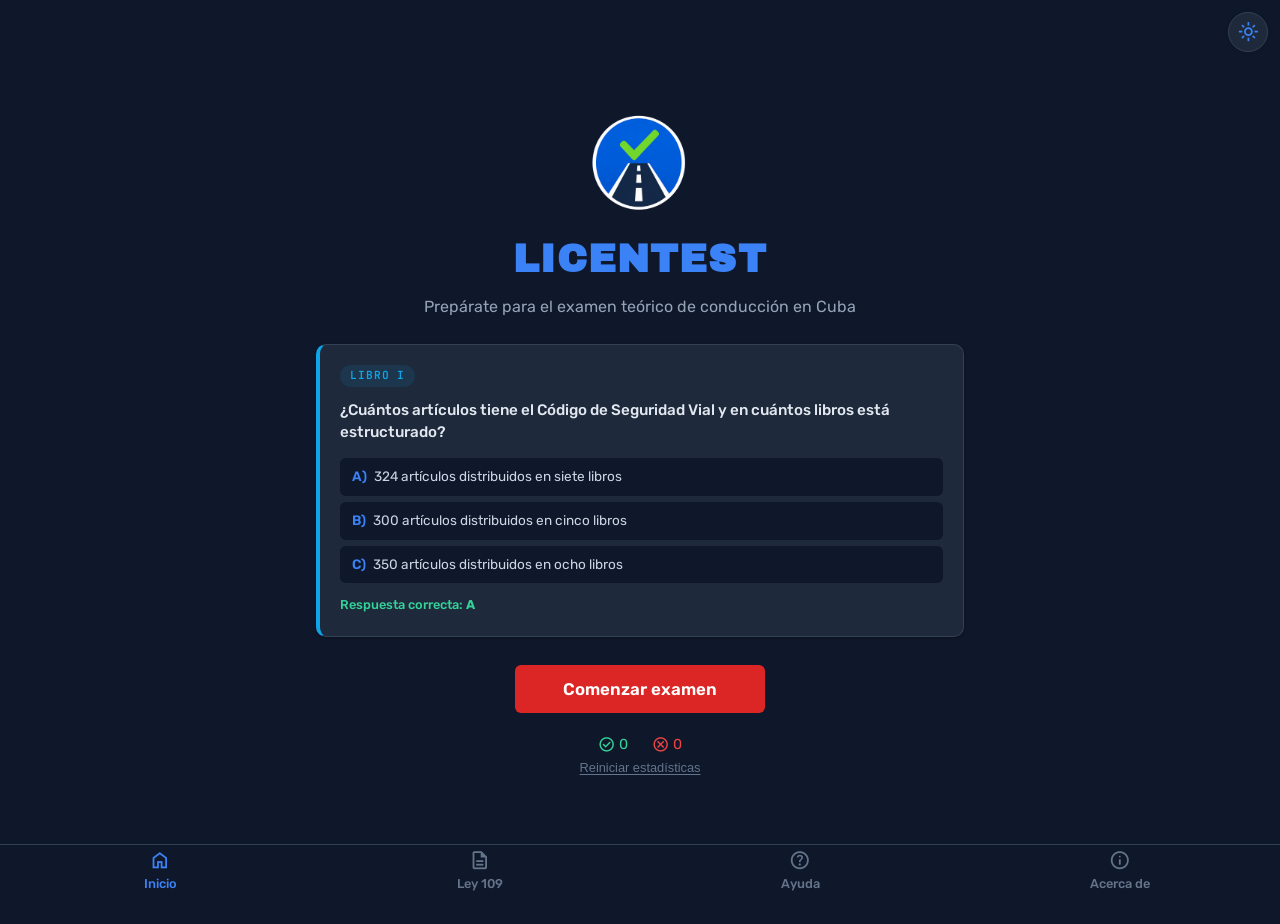
==== commit 7590da09: "Fix UX Ley 109 modal" ====
--- a/index.html
+++ b/index.html
@@ -167,6 +167,63 @@
       </div>
     </div>
 
+    <!-- MODAL LEY 109 -->
+    <div id="modal-ley" onclick="if(event.target===this)closeLey()">
+      <div class="modal-box">
+        <h2>LEY 109</h2>
+        <p class="ley-sub">Código de Seguridad Vial</p>
+        <p class="ley-meta">324 artículos · 7 libros</p>
+        <div class="ley-book-list">
+          <div class="ley-book-item">
+            <span class="swatch" style="background:#0ea5e9"></span>
+            <span class="ley-book-num">I</span>
+            <span class="ley-book-name">Parte general</span>
+            <span class="ley-book-arts">1–4</span>
+          </div>
+          <div class="ley-book-item">
+            <span class="swatch" style="background:#f59e0b"></span>
+            <span class="ley-book-num">II</span>
+            <span class="ley-book-name">De la vialidad</span>
+            <span class="ley-book-arts">5–59</span>
+          </div>
+          <div class="ley-book-item">
+            <span class="swatch" style="background:#10b981"></span>
+            <span class="ley-book-num">III</span>
+            <span class="ley-book-name">Del uso de las vías</span>
+            <span class="ley-book-arts">60–202</span>
+          </div>
+          <div class="ley-book-item">
+            <span class="swatch" style="background:#8b5cf6"></span>
+            <span class="ley-book-num">IV</span>
+            <span class="ley-book-name">Control técnico y registro de vehículos</span>
+            <span class="ley-book-arts">203–238</span>
+          </div>
+          <div class="ley-book-item">
+            <span class="swatch" style="background:#f43f5e"></span>
+            <span class="ley-book-num">V</span>
+            <span class="ley-book-name">Educación vial y licencia de conducción</span>
+            <span class="ley-book-arts">239–304</span>
+          </div>
+          <div class="ley-book-item">
+            <span class="swatch" style="background:#06b6d4"></span>
+            <span class="ley-book-num">VI</span>
+            <span class="ley-book-name">Responsabilidad administrativa por infracciones</span>
+            <span class="ley-book-arts">305–307</span>
+          </div>
+          <div class="ley-book-item">
+            <span class="swatch" style="background:#65a30d"></span>
+            <span class="ley-book-num">VII</span>
+            <span class="ley-book-name">Comisiones de seguridad vial</span>
+            <span class="ley-book-arts">308–324</span>
+          </div>
+        </div>
+        <div class="ley-actions">
+          <button class="btn" onclick="downloadLey()">Descargar PDF</button>
+          <button class="btn-sm" onclick="closeLey()">Cerrar</button>
+        </div>
+      </div>
+    </div>
+
   </div>
 
   <!-- THEME TOGGLE -->
@@ -178,7 +235,7 @@
       <span class="tab-icon"><span class="material-symbols-outlined">home</span></span>
       <span class="tab-label">Inicio</span>
     </div>
-    <div class="tab" id="tab-ley" onclick="downloadLey()">
+    <div class="tab" id="tab-ley" onclick="openLey()">
       <span class="tab-icon"><span class="material-symbols-outlined">description</span></span>
       <span class="tab-label">Ley 109</span>
     </div>
--- a/style.css
+++ b/style.css
@@ -38,8 +38,8 @@
   --lime: #65a30d;
 
   --bg: #f1f5f9;
-  --card: #ffffff;
-  --card-hover: #f8fafc;
+  --card: #f8fafc;
+  --card-hover: #f1f5f9;
   --text: #1e293b;
   --text-muted: #64748b;
   --text-soft: #475569;
@@ -152,7 +152,7 @@
   right: 0;
   display: flex;
   height: 56px;
-  background: var(--card);
+  background: var(--bg);
   border-top: 1px solid var(--border);
   z-index: 50;
   padding-bottom: env(safe-area-inset-bottom, 0);
@@ -181,16 +181,22 @@
 }
 
 /* Modals */
-#modal-about, #modal-close, #modal-help, #modal-install {
-  display: none;
+#modal-about, #modal-close, #modal-help, #modal-install, #modal-ley {
   position: fixed;
   inset: 0;
   background: var(--modal-overlay);
+  display: flex;
   align-items: center;
   justify-content: center;
   z-index: 200;
-}
-#modal-about.visible, #modal-close.visible, #modal-help.visible, #modal-install.visible { display: flex; }
+  opacity: 0;
+  pointer-events: none;
+  transition: opacity 0.2s ease;
+}
+#modal-about.visible, #modal-close.visible, #modal-help.visible, #modal-install.visible, #modal-ley.visible {
+  opacity: 1;
+  pointer-events: auto;
+}
 
 .modal-box {
   background: var(--card);
@@ -199,6 +205,14 @@
   max-width: 380px;
   text-align: center;
   box-shadow: var(--shadow-lg);
+  opacity: 0;
+  transform: translateY(8px);
+  transition: opacity 0.25s ease, transform 0.25s ease;
+  transition-delay: 0.05s;
+}
+.visible .modal-box {
+  opacity: 1;
+  transform: translateY(0);
 }
 .modal-box p { margin-bottom: 16px; font-size: 0.95rem; line-height: 1.6; color: var(--text-soft); }
 .modal-box h2 { font-size: 1.25rem; margin-bottom: 12px; font-family: 'Archivo Black', sans-serif; letter-spacing: 0.02em; }
@@ -567,14 +581,20 @@
   display: flex;
   align-items: center;
   justify-content: space-between;
-  padding: 16px 0;
+  padding: 14px 0;
   border-top: 1px solid var(--border);
-  margin-top: 8px;
+  margin-top: 16px;
 }
 .exam-footer .page-info {
   font-size: 0.8rem;
   font-family: 'JetBrains Mono', monospace;
   color: var(--text-dim);
+  flex-shrink: 0;
+}
+.exam-footer .btn-eval {
+  padding: 8px 20px;
+  font-size: 0.875rem;
+  font-weight: 600;
 }
 
 /* Results */
@@ -623,6 +643,94 @@
 .sub { font-size: 0.85rem; color: var(--text-muted); }
 
 .hidden { display: none !important; }
+
+/* Book legend */
+.book-legend {
+  display: grid;
+  grid-template-columns: 1fr 1fr;
+  gap: 6px 16px;
+  text-align: left;
+  margin: 16px 0 8px;
+  padding: 12px;
+  background: var(--bg);
+  border-radius: var(--radius-sm);
+  font-size: 0.8rem;
+}
+.legend-label {
+  grid-column: 1 / -1;
+  font-weight: 600;
+  font-size: 0.75rem;
+  text-transform: uppercase;
+  letter-spacing: 0.06em;
+  color: var(--text-dim);
+  margin-bottom: 2px;
+}
+.legend-row {
+  display: flex;
+  align-items: center;
+  gap: 8px;
+  color: var(--text-soft);
+}
+.swatch {
+  display: inline-block;
+  width: 12px;
+  height: 12px;
+  border-radius: 3px;
+  flex-shrink: 0;
+}
+
+/* Ley modal */
+.ley-sub {
+  font-size: 0.85rem;
+  color: var(--text-muted);
+  margin-bottom: 4px;
+}
+.ley-meta {
+  font-size: 0.75rem;
+  font-family: 'JetBrains Mono', monospace;
+  color: var(--text-dim);
+  margin-bottom: 16px;
+}
+.ley-book-list {
+  display: flex;
+  flex-direction: column;
+  gap: 4px;
+  text-align: left;
+  margin-bottom: 20px;
+  padding: 0;
+}
+.ley-book-item {
+  display: flex;
+  align-items: center;
+  gap: 10px;
+  padding: 6px 0;
+  border-bottom: 1px solid var(--border);
+  font-size: 0.85rem;
+}
+.ley-book-item:last-child { border-bottom: none; }
+.ley-book-num {
+  font-family: 'JetBrains Mono', monospace;
+  font-weight: 600;
+  font-size: 0.7rem;
+  color: var(--text-dim);
+  min-width: 18px;
+}
+.ley-book-name {
+  flex: 1;
+  color: var(--text-soft);
+}
+.ley-book-arts {
+  font-family: 'JetBrains Mono', monospace;
+  font-size: 0.65rem;
+  color: var(--text-dim);
+  white-space: nowrap;
+}
+.ley-actions {
+  display: flex;
+  flex-direction: column;
+  align-items: center;
+  gap: 8px;
+}
 
 :focus-visible {
   outline: 2px solid var(--primary);
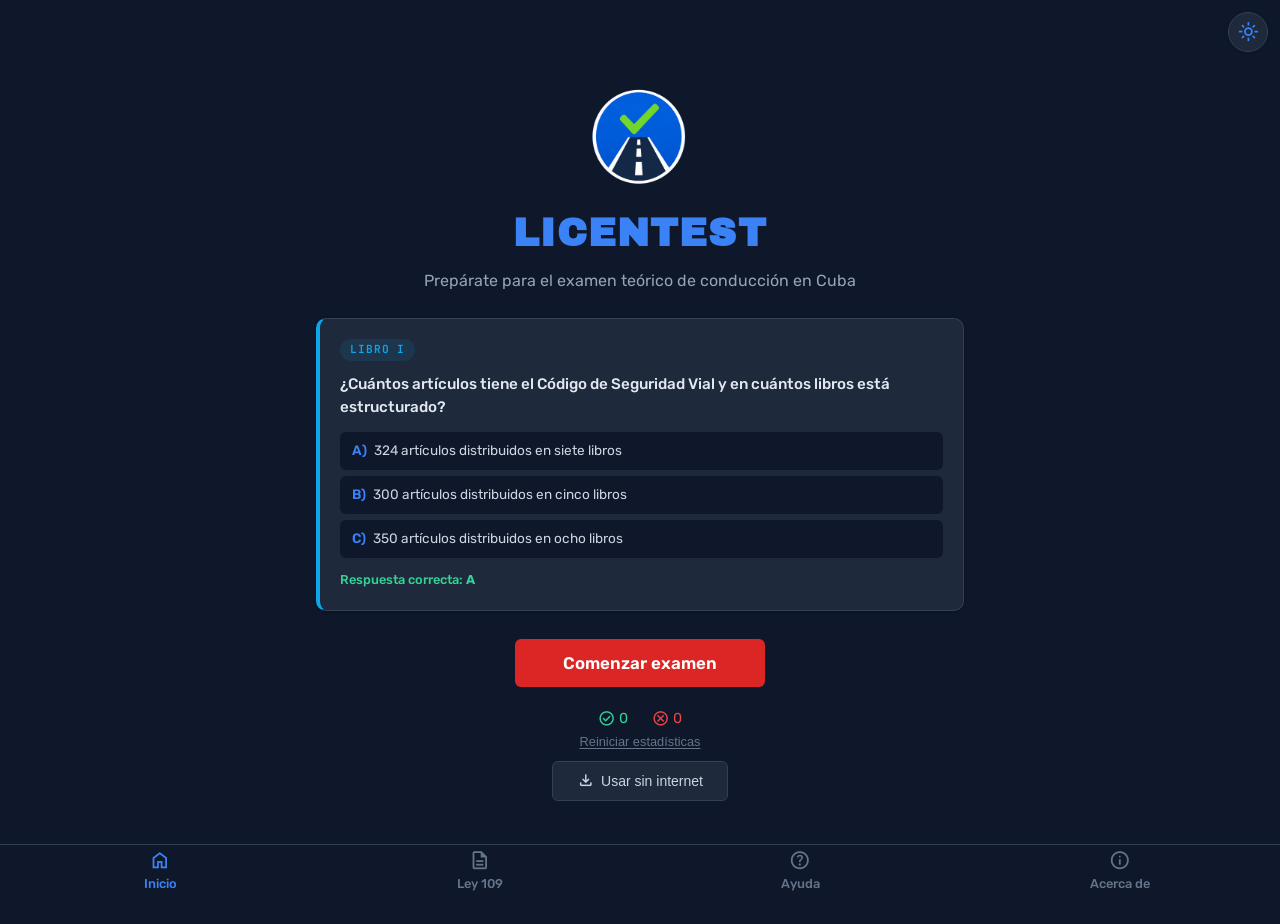
==== commit 1becdf28: "share button" ====
--- a/index.html
+++ b/index.html
@@ -7,7 +7,7 @@
   <title>LICENTEST — Examen Teórico de Conducción · Ley 109 Cuba</title>
 
   <meta name="description" content="Prepárate para el examen teórico de conducción en Cuba con LICENTEST. 546 preguntas basadas en la Ley 109 · Código de Seguridad Vial. Simulacros aleatorios, retroalimentación detallada y estadísticas.">
-  <meta name="keywords" content="licencia de conducción cuba, examen teórico conducción,examenes teóricos conducción, ley 109, código de seguridad vial cuba, test de tránsito cuba, preguntas de tránsito cuba, licentest">
+  <meta name="keywords" content="examen teórico de tránsito en cuba preguntas y respuestas, licencia de conducción cuba, examen teórico conducción,examenes teóricos conducción, ley 109, código de seguridad vial cuba, test de tránsito cuba, preguntas de tránsito cuba, licentest">
   <meta name="author" content="INTENAVE">
   <meta name="robots" content="index, follow">
   <meta name="language" content="es">
@@ -112,6 +112,13 @@
         <div class="sub">Cada pregunta muestra la opción correcta y la que elegiste</div>
       </div>
       <div id="result-details"></div>
+      <div class="share-card" id="share-card">
+        <div class="share-title"><span class="material-symbols-outlined">emoji_events</span> Comparte tu puntuación</div>
+        <p class="share-sub">Invita a un amigo y reta a superarla en LICENTEST</p>
+        <button class="share-btn" onclick="shareResult()">
+          <span class="material-symbols-outlined">share</span> Compartir con un amigo
+        </button>
+      </div>
       <div style="text-align:center;padding:24px 0">
         <button class="btn" onclick="newExam()">Nuevo Examen</button>
       </div>
@@ -249,6 +256,11 @@
     </div>
   </div>
 
+  <!-- TOAST -->
+  <div id="toast" class="toast">
+    <span class="material-symbols-outlined">link</span> Enlace copiado
+  </div>
+
   <script src="preguntas.js"></script>
   <script src="preguntas_combo.js"></script>
   <script src="app.js"></script>
--- a/style.css
+++ b/style.css
@@ -642,7 +642,77 @@
 
 .sub { font-size: 0.85rem; color: var(--text-muted); }
 
-.hidden { display: none !important; }
+/* Share card (resultados) */
+.share-card {
+  text-align: center;
+  background: var(--card);
+  border: 1px solid var(--border);
+  border-radius: var(--radius);
+  padding: 20px;
+  margin: 6px 0 0;
+  box-shadow: var(--shadow);
+  display: none;
+}
+.share-card.show { display: block; }
+.share-title {
+  font-size: 1rem;
+  font-weight: 600;
+  color: var(--text);
+  display: flex;
+  align-items: center;
+  justify-content: center;
+  gap: 8px;
+  margin-bottom: 4px;
+}
+.share-title .material-symbols-outlined { color: var(--amber); }
+.share-sub {
+  font-size: 0.85rem;
+  color: var(--text-muted);
+  margin-bottom: 14px;
+}
+.share-btn {
+  display: inline-flex;
+  align-items: center;
+  justify-content: center;
+  gap: 8px;
+  padding: 10px 24px;
+  border-radius: var(--radius-sm);
+  border: 1px solid var(--border);
+  background: var(--card);
+  color: var(--text-soft);
+  font-size: 0.9rem;
+  font-weight: 500;
+  cursor: pointer;
+  font-family: 'Rubik', sans-serif;
+  transition: border-color 0.2s, background 0.2s, transform 0.15s;
+}
+.share-btn:hover { border-color: var(--primary); background: var(--primary-light); transform: translateY(-1px); }
+.share-btn .material-symbols-outlined { font-size: 1.1rem; }
+
+/* Toast */
+.toast {
+  position: fixed;
+  left: 50%;
+  bottom: calc(64px + env(safe-area-inset-bottom, 0));
+  transform: translateX(-50%) translateY(12px);
+  background: var(--primary);
+  color: #fff;
+  padding: 10px 20px;
+  border-radius: 24px;
+  font-size: 0.875rem;
+  font-weight: 500;
+  display: flex;
+  align-items: center;
+  gap: 8px;
+  box-shadow: var(--shadow-lg);
+  z-index: 300;
+  opacity: 0;
+  pointer-events: none;
+  transition: opacity 0.25s ease, transform 0.25s ease;
+  font-family: 'Rubik', sans-serif;
+}
+.toast.visible { opacity: 1; transform: translateX(-50%) translateY(0); }
+.toast .material-symbols-outlined { font-size: 1.1rem; }
 
 /* Book legend */
 .book-legend {
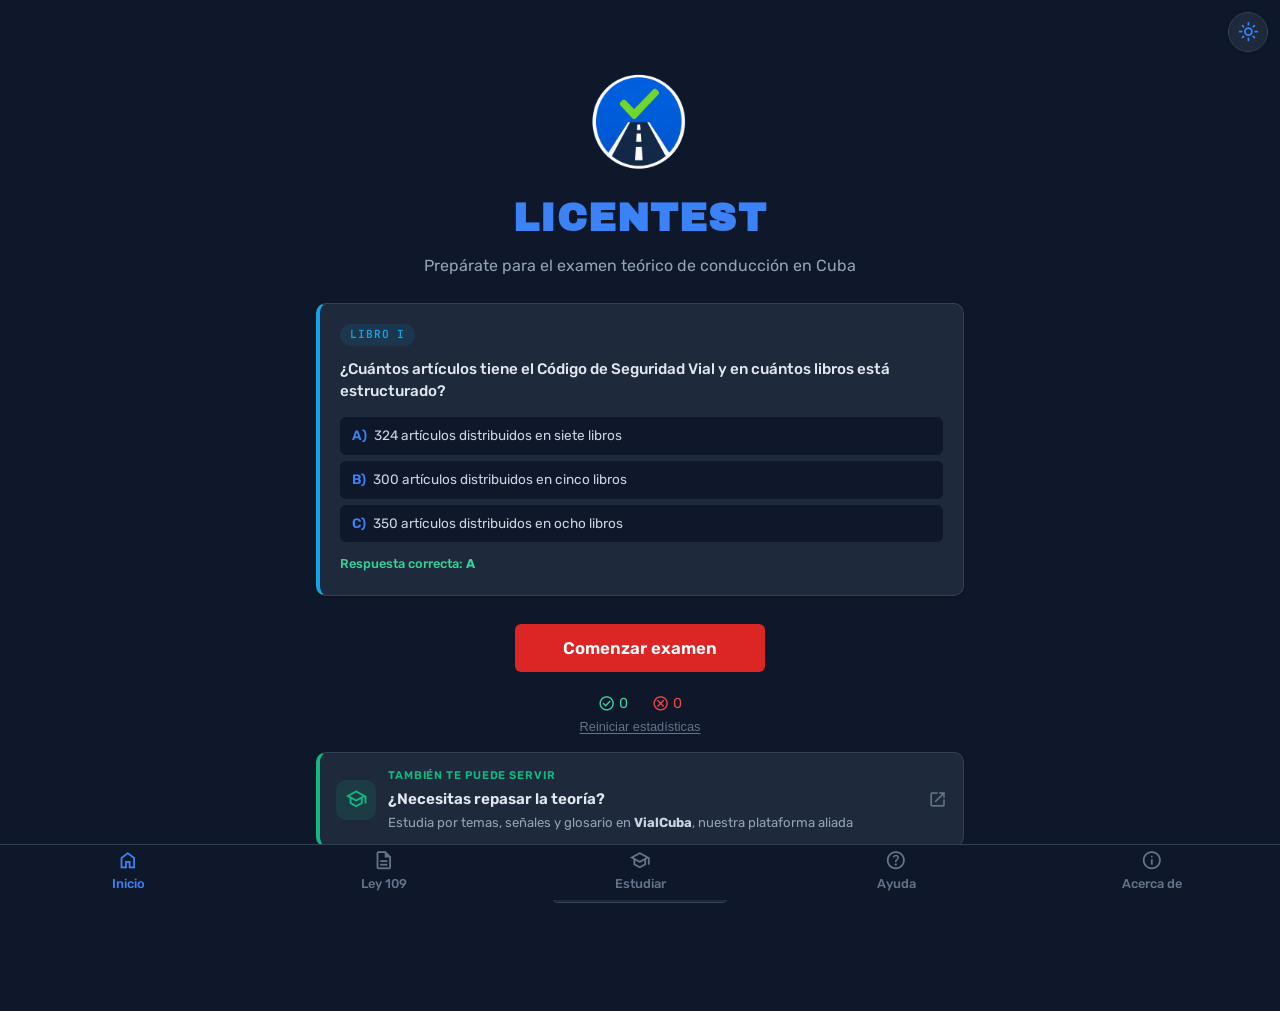
==== commit 3bda591b: "Alianza con Vialcuba" ====
--- a/index.html
+++ b/index.html
@@ -71,6 +71,16 @@
           <button class="stats-reset" onclick="resetStats()">Reiniciar estadísticas</button>
         </div>
 
+        <a class="ally-card" href="https://vialcuba-pages.intenave.com/?utm_source=licentest&utm_medium=referral&utm_campaign=alianza-estudio" target="_blank" rel="noopener">
+          <span class="ally-icon"><span class="material-symbols-outlined">school</span></span>
+          <span class="ally-body">
+            <span class="ally-kicker">También te puede servir</span>
+            <span class="ally-title">¿Necesitas repasar la teoría?</span>
+            <span class="ally-sub">Estudia por temas, señales y glosario en <strong>VialCuba</strong>, nuestra plataforma aliada</span>
+          </span>
+          <span class="ally-arrow"><span class="material-symbols-outlined">open_in_new</span></span>
+        </a>
+
         <button class="install-btn hidden" id="install-btn" onclick="installApp()">
           <span class="material-symbols-outlined">download</span> Usar sin internet
         </button>
@@ -169,6 +179,9 @@
         <p style="margin-bottom:16px;">
           <a href="mailto:yamir.herblay@gmail.com" style="color:var(--primary);text-decoration:none;">yamir.herblay@gmail.com</a>
         </p>
+        <hr style="border:none;border-top:1px solid var(--border);margin-bottom:16px;">
+        <p style="font-size:0.8rem;margin-bottom:4px;">📚 <strong>Aliado de estudio</strong></p>
+        <p style="font-size:0.8rem;margin-bottom:16px;">¿Necesitas repasar la teoría? Estudia en <a class="ally-link" href="https://vialcuba-pages.intenave.com/?utm_source=licentest&utm_medium=referral&utm_campaign=alianza-estudio" target="_blank" rel="noopener">VialCuba · Código Vial Cuba</a></p>
         <p style="font-size:0.75rem;color:var(--text-muted);margin-bottom:20px;">Versión 1.0</p>
         <button class="btn" onclick="closeAbout()">Cerrar</button>
       </div>
@@ -246,6 +259,10 @@
       <span class="tab-icon"><span class="material-symbols-outlined">description</span></span>
       <span class="tab-label">Ley 109</span>
     </div>
+    <div class="tab" id="tab-estudiar" onclick="openVialCuba()">
+      <span class="tab-icon"><span class="material-symbols-outlined">school</span></span>
+      <span class="tab-label">Estudiar</span>
+    </div>
     <div class="tab" onclick="openHelp()">
       <span class="tab-icon"><span class="material-symbols-outlined">help</span></span>
       <span class="tab-label">Ayuda</span>
--- a/style.css
+++ b/style.css
@@ -689,6 +689,52 @@
 .share-btn:hover { border-color: var(--primary); background: var(--primary-light); transform: translateY(-1px); }
 .share-btn .material-symbols-outlined { font-size: 1.1rem; }
 
+/* Ally card (alianza VialCuba) */
+.ally-card {
+  display: flex;
+  align-items: center;
+  gap: 12px;
+  text-align: left;
+  text-decoration: none;
+  background: var(--card);
+  border: 1px solid var(--border);
+  border-left: 4px solid var(--emerald);
+  border-radius: var(--radius);
+  padding: 14px 16px;
+  margin: 18px 0 4px;
+  box-shadow: var(--shadow);
+  color: inherit;
+  transition: border-color 0.2s, background 0.2s, transform 0.15s;
+}
+.ally-card:hover { border-color: var(--emerald); background: var(--card-hover); transform: translateY(-1px); }
+.ally-icon {
+  display: flex;
+  align-items: center;
+  justify-content: center;
+  width: 40px;
+  height: 40px;
+  border-radius: 10px;
+  background: rgba(16, 185, 129, 0.12);
+  color: var(--emerald);
+  flex-shrink: 0;
+}
+.ally-icon .material-symbols-outlined { font-size: 1.4rem; }
+.ally-body { display: flex; flex-direction: column; gap: 2px; flex: 1; min-width: 0; }
+.ally-kicker {
+  font-size: 0.7rem;
+  font-weight: 600;
+  text-transform: uppercase;
+  letter-spacing: 0.08em;
+  color: var(--emerald);
+}
+.ally-title { font-size: 0.95rem; font-weight: 600; color: var(--text); }
+.ally-sub { font-size: 0.82rem; line-height: 1.45; color: var(--text-muted); }
+.ally-sub strong { color: var(--text-soft); }
+.ally-arrow { color: var(--text-dim); display: flex; flex-shrink: 0; }
+.ally-card:hover .ally-arrow { color: var(--emerald); }
+.ally-link { color: var(--emerald); font-weight: 600; text-decoration: none; }
+.ally-link:hover { text-decoration: underline; }
+
 /* Toast */
 .toast {
   position: fixed;
@@ -812,6 +858,8 @@
   .hero h1 { font-size: 1.8rem; }
   .hero-logo { width: 80px; height: 80px; }
   .btn { padding: 12px 36px; font-size: 0.95rem; }
+  .tab-label { font-size: 0.7rem; }
+  .ally-card { padding: 12px; gap: 10px; }
   .dot { width: 16px; height: 16px; font-size: 0.55rem; }
   #exam-dots { margin: 0 4px; }
   #exam-dots::before { left: 10px; right: 10px; }
